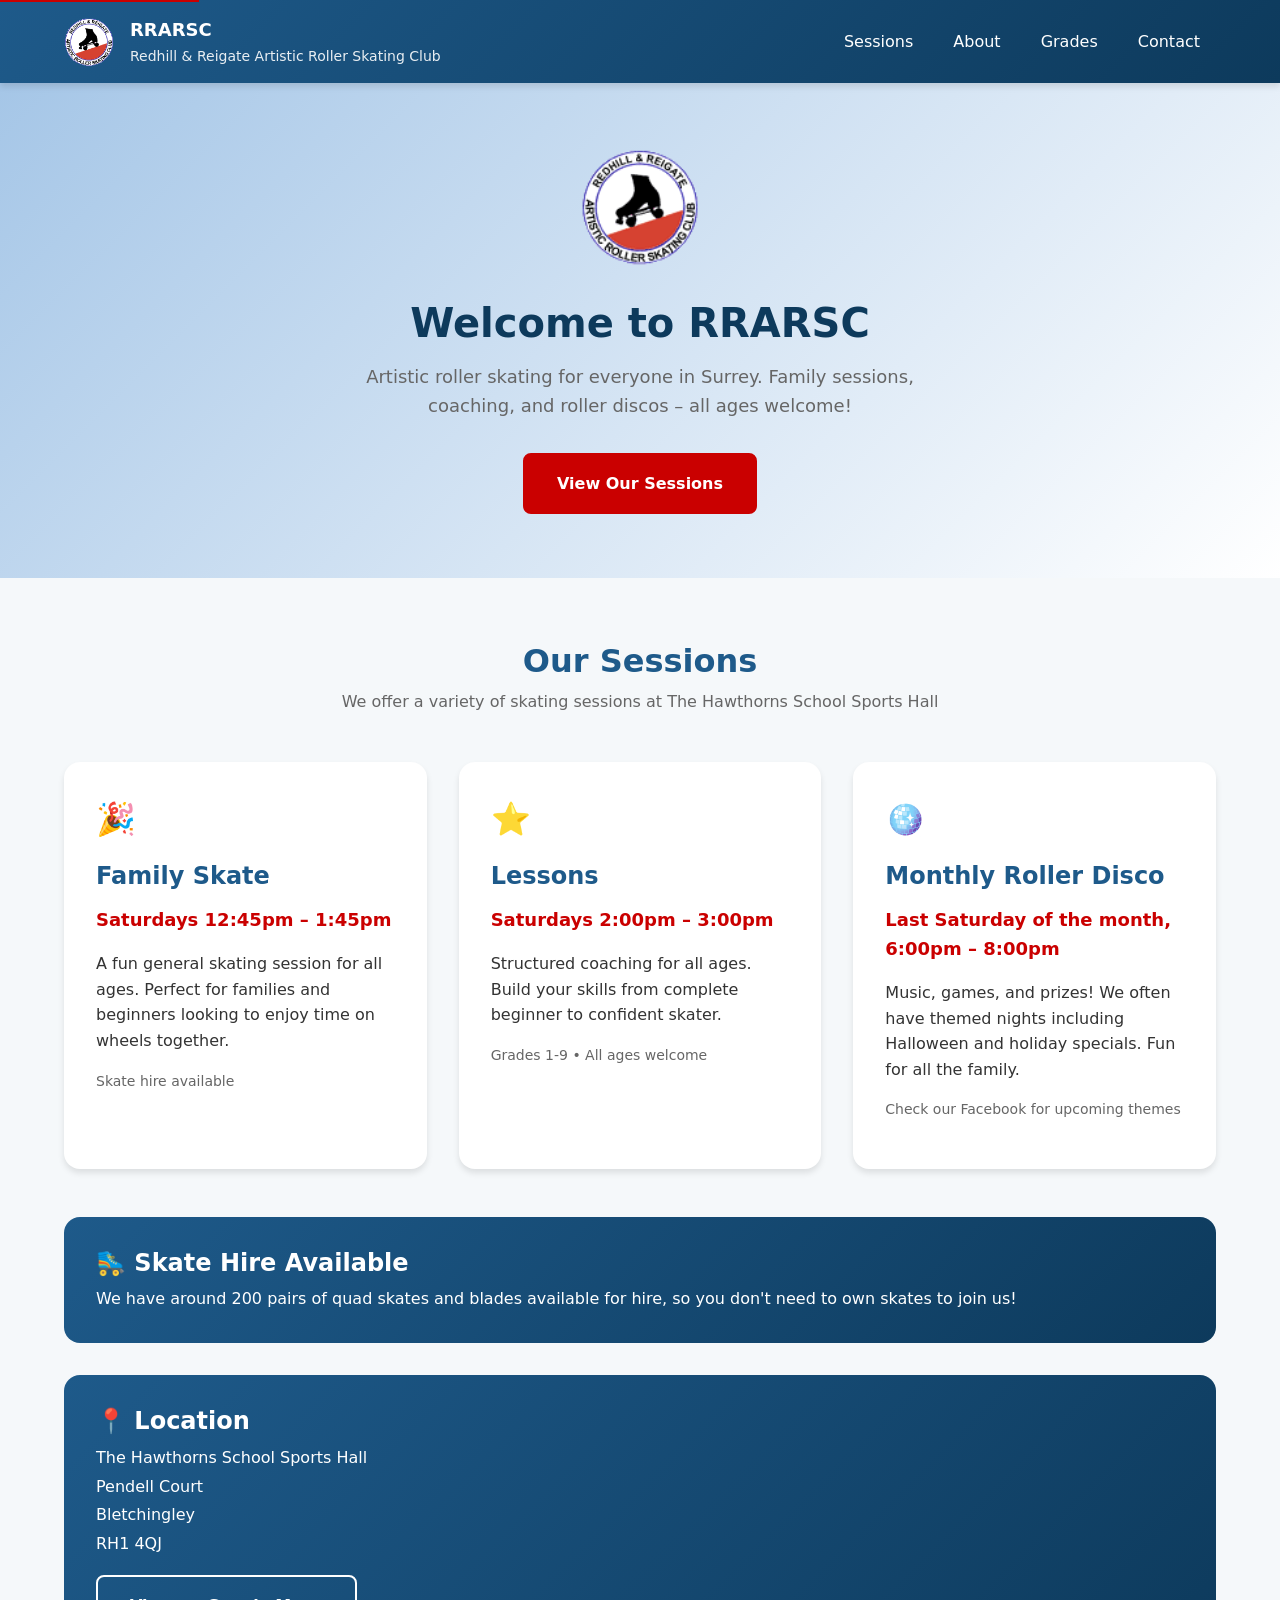
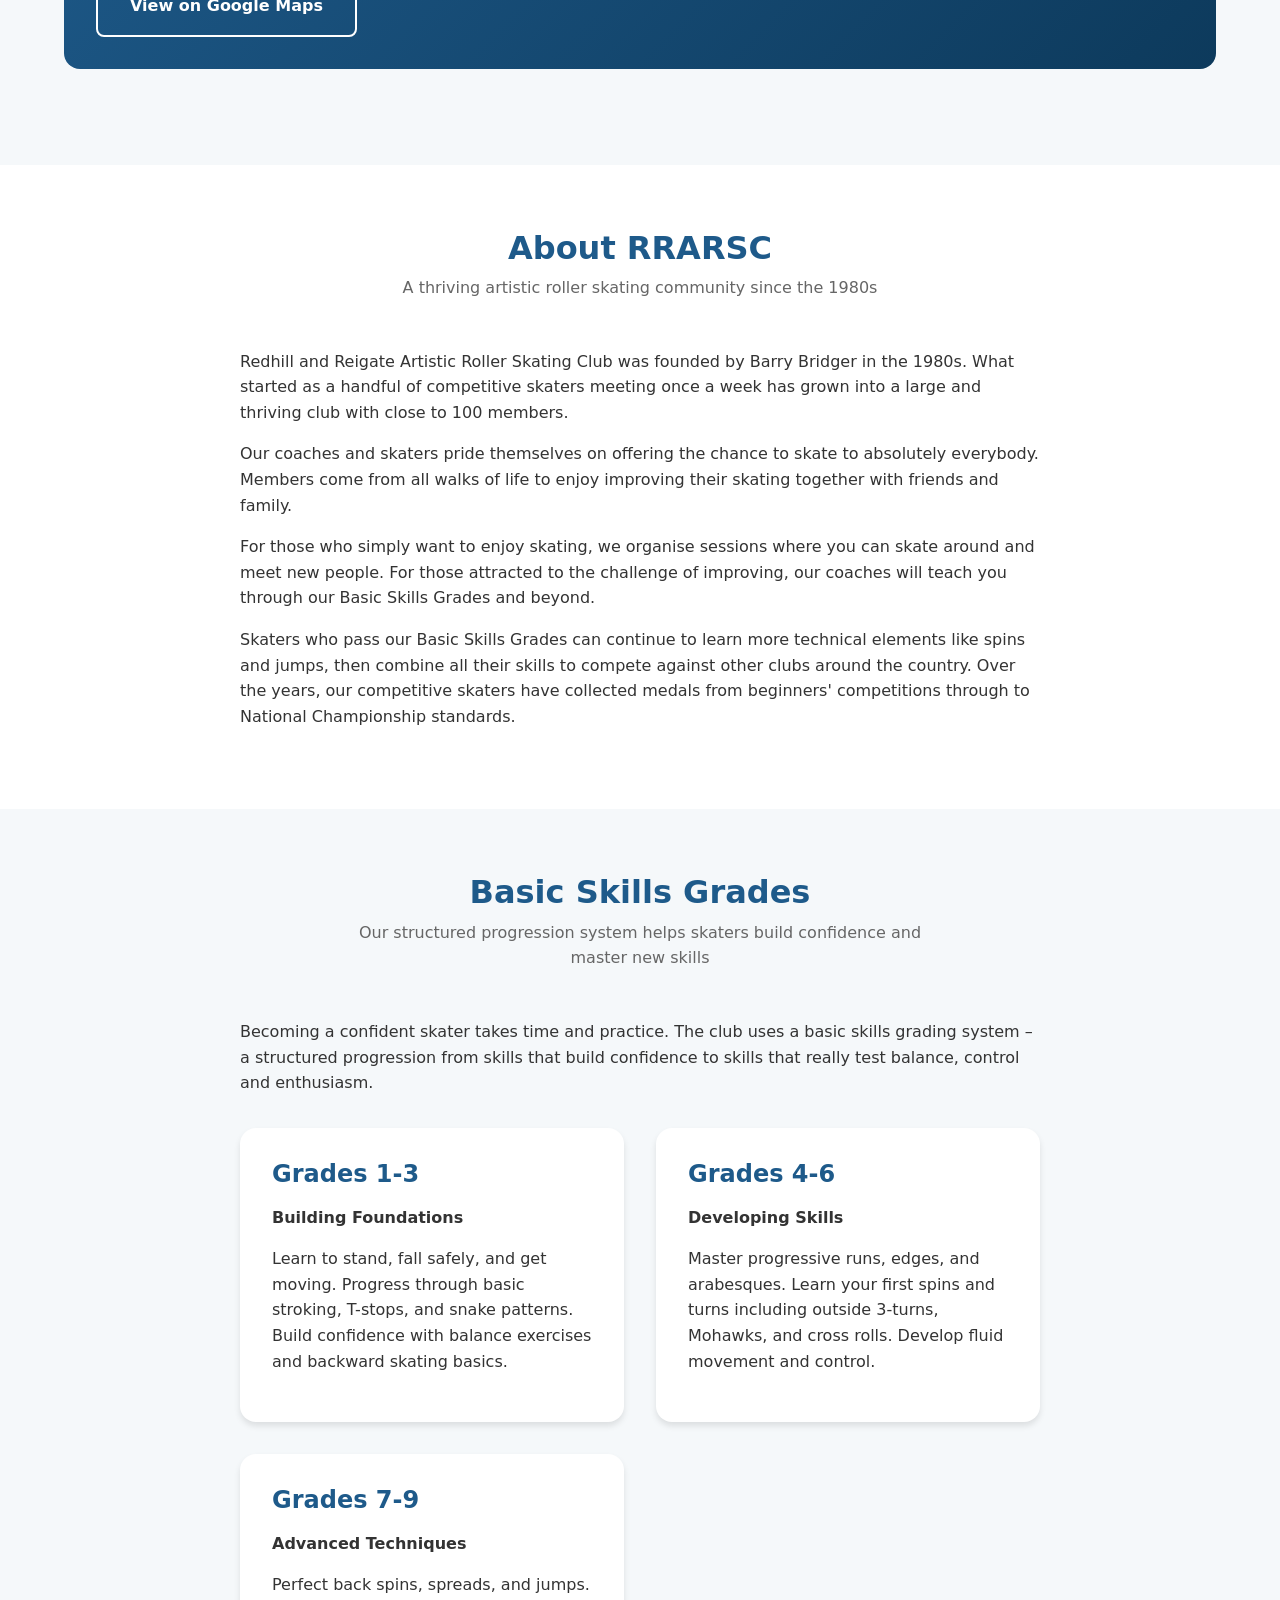
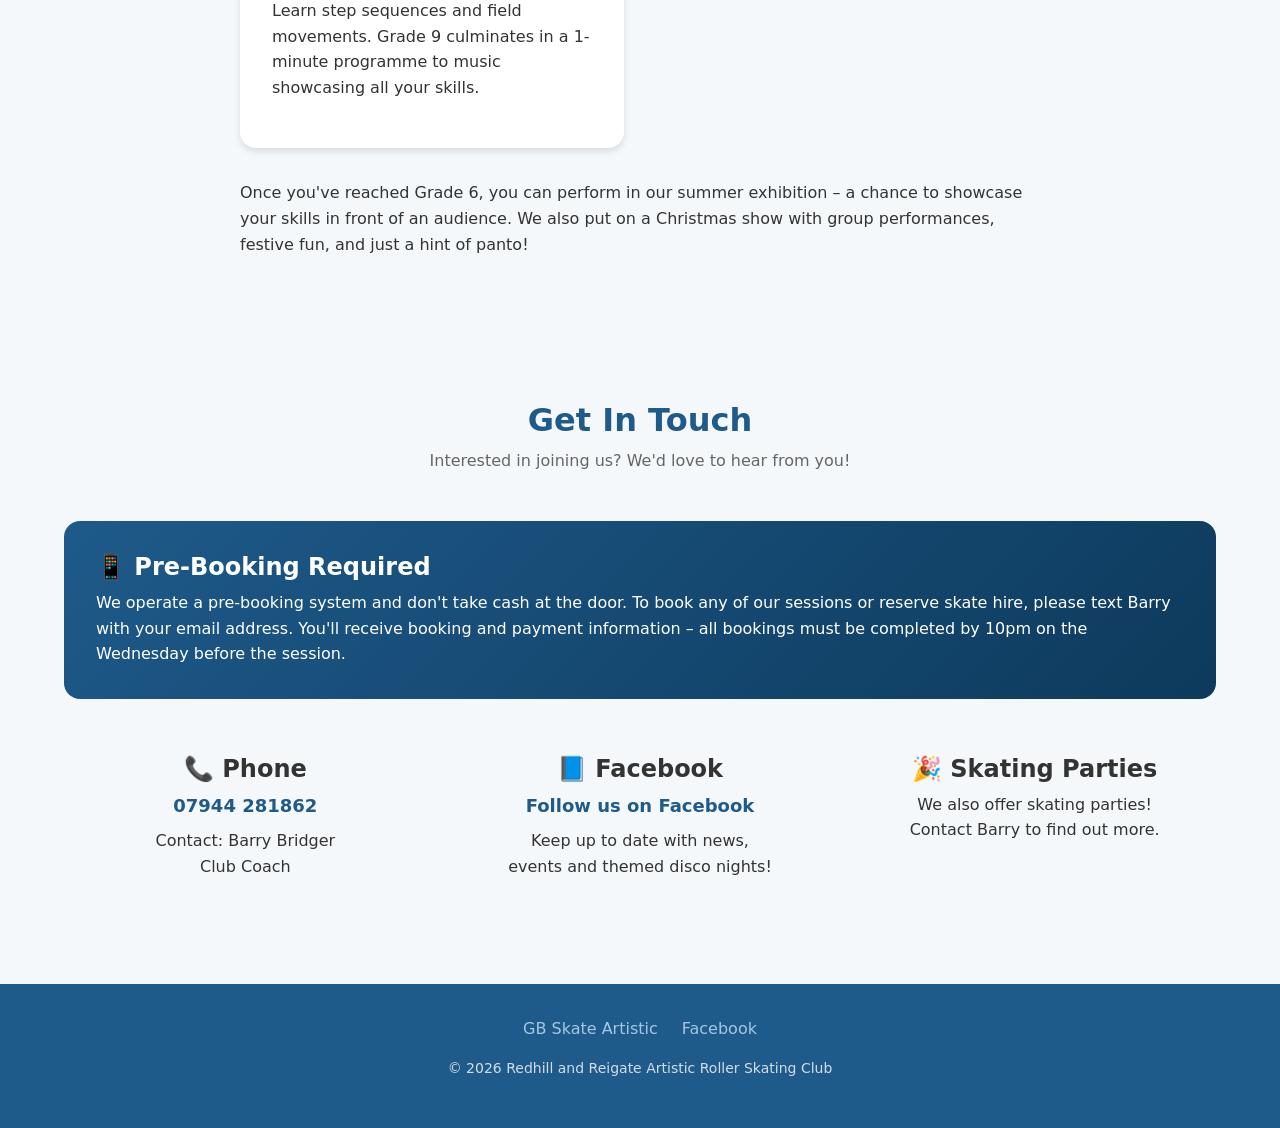
==== index.html @ 220c41cc "initial stab" ====
<!DOCTYPE html>
<html lang="en">
<head>
    <meta charset="UTF-8">
    <meta name="viewport" content="width=device-width, initial-scale=1.0">
    <meta name="description" content="Redhill and Reigate Artistic Roller Skating Club - Family skating sessions, lessons and roller discos in Surrey. All ages welcome, skate hire available.">
    <title>RRARSC - Redhill and Reigate Artistic Roller Skating Club</title>
    <link rel="stylesheet" href="styles.css">
</head>
<body>
    <a href="#main-content" class="skip-link">Skip to main content</a>

    <!-- Header -->
    <header class="site-header">
        <div class="container header-content">
            <div class="logo">
                <img src="assets/logo.png" alt="RRARSC Logo">
                <div class="logo-text">
                    RRARSC
                    <span>Redhill &amp; Reigate Artistic Roller Skating Club</span>
                </div>
            </div>
            <button class="menu-toggle" aria-label="Toggle navigation" aria-expanded="false">
                ☰
            </button>
            <nav>
                <ul class="nav-menu">
                    <li><a href="#sessions">Sessions</a></li>
                    <li><a href="#about">About</a></li>
                    <li><a href="#grades">Grades</a></li>
                    <li><a href="#contact">Contact</a></li>
                </ul>
            </nav>
        </div>
    </header>

    <!-- Main Content -->
    <main id="main-content">
        <!-- Hero Section -->
        <section class="hero">
            <div class="container">
                <img src="assets/logo.png" alt="" class="hero-logo" aria-hidden="true">
                <h1>Welcome to RRARSC</h1>
                <p class="tagline">Artistic roller skating for everyone in Surrey. Family sessions, coaching, and roller discos – all ages welcome!</p>
                <a href="#sessions" class="btn btn-primary">View Our Sessions</a>
            </div>
        </section>

        <!-- Sessions Section -->
        <section id="sessions" class="sessions">
            <div class="container">
                <div class="section-header">
                    <h2>Our Sessions</h2>
                    <p>We offer a variety of skating sessions at The Hawthorns School Sports Hall</p>
                </div>

                <div class="card-grid">
                    <article class="card">
                        <div class="card-icon">🎉</div>
                        <h3>Family Skate</h3>
                        <p class="session-time">Saturdays 12:45pm – 1:45pm</p>
                        <p>A fun general skating session for all ages. Perfect for families and beginners looking to enjoy time on wheels together.</p>
                        <p class="session-details">Skate hire available</p>
                    </article>

                    <article class="card">
                        <div class="card-icon">⭐</div>
                        <h3>Lessons</h3>
                        <p class="session-time">Saturdays 2:00pm – 3:00pm</p>
                        <p>Structured coaching for all ages. Build your skills from complete beginner to confident skater.</p>
                        <p class="session-details">Grades 1-9 • All ages welcome</p>
                    </article>

                    <article class="card">
                        <div class="card-icon">🪩</div>
                        <h3>Monthly Roller Disco</h3>
                        <p class="session-time">Last Saturday of the month, 6:00pm – 8:00pm</p>
                        <p>Music, games, and prizes! We often have themed nights including Halloween and holiday specials. Fun for all the family.</p>
                        <p class="session-details">Check our Facebook for upcoming themes</p>
                    </article>
                </div>

                <div class="highlight-box" style="margin-top: var(--space-2xl);">
                    <h3>🛼 Skate Hire Available</h3>
                    <p style="margin-bottom: 0;">We have around 200 pairs of quad skates and blades available for hire, so you don't need to own skates to join us!</p>
                </div>

                <div class="highlight-box" style="margin-top: var(--space-lg);">
                    <h3>📍 Location</h3>
                    <address class="location-address">
                        The Hawthorns School Sports Hall<br>
                        Pendell Court<br>
                        Bletchingley<br>
                        RH1 4QJ
                    </address>
                    <a href="https://maps.google.com/?q=The+Hawthorns+School,+Bletchingley,+RH1+4QJ" target="_blank" rel="noopener" class="map-link btn btn-secondary" style="margin-top: var(--space-md); border-color: white; color: white;">View on Google Maps</a>
                </div>
            </div>
        </section>

        <!-- About Section -->
        <section id="about">
            <div class="container">
                <div class="section-header">
                    <h2>About RRARSC</h2>
                    <p>A thriving artistic roller skating community since the 1980s</p>
                </div>

                <div class="about-content">
                    <p>Redhill and Reigate Artistic Roller Skating Club was founded by Barry Bridger in the 1980s. What started as a handful of competitive skaters meeting once a week has grown into a large and thriving club with close to 100 members.</p>
                    
                    <p>Our coaches and skaters pride themselves on offering the chance to skate to absolutely everybody. Members come from all walks of life to enjoy improving their skating together with friends and family.</p>
                    
                    <p>For those who simply want to enjoy skating, we organise sessions where you can skate around and meet new people. For those attracted to the challenge of improving, our coaches will teach you through our Basic Skills Grades and beyond.</p>

                    <p>Skaters who pass our Basic Skills Grades can continue to learn more technical elements like spins and jumps, then combine all their skills to compete against other clubs around the country. Over the years, our competitive skaters have collected medals from beginners' competitions through to National Championship standards.</p>
                </div>
            </div>
        </section>

        <!-- Grades Section -->
        <section id="grades" class="sessions">
            <div class="container">
                <div class="section-header">
                    <h2>Basic Skills Grades</h2>
                    <p>Our structured progression system helps skaters build confidence and master new skills</p>
                </div>

                <div class="about-content">
                    <p>Becoming a confident skater takes time and practice. The club uses a basic skills grading system – a structured progression from skills that build confidence to skills that really test balance, control and enthusiasm.</p>

                    <div class="card-grid" style="margin-top: var(--space-xl);">
                        <article class="card">
                            <h3>Grades 1-3</h3>
                            <p><strong>Building Foundations</strong></p>
                            <p>Learn to stand, fall safely, and get moving. Progress through basic stroking, T-stops, and snake patterns. Build confidence with balance exercises and backward skating basics.</p>
                        </article>

                        <article class="card">
                            <h3>Grades 4-6</h3>
                            <p><strong>Developing Skills</strong></p>
                            <p>Master progressive runs, edges, and arabesques. Learn your first spins and turns including outside 3-turns, Mohawks, and cross rolls. Develop fluid movement and control.</p>
                        </article>

                        <article class="card">
                            <h3>Grades 7-9</h3>
                            <p><strong>Advanced Techniques</strong></p>
                            <p>Perfect back spins, spreads, and jumps. Learn step sequences and field movements. Grade 9 culminates in a 1-minute programme to music showcasing all your skills.</p>
                        </article>
                    </div>

                    <p style="margin-top: var(--space-xl);">Once you've reached Grade 6, you can perform in our summer exhibition – a chance to showcase your skills in front of an audience. We also put on a Christmas show with group performances, festive fun, and just a hint of panto!</p>
                </div>
            </div>
        </section>

        <!-- Contact Section -->
        <section id="contact" class="contact">
            <div class="container">
                <div class="section-header">
                    <h2>Get In Touch</h2>
                    <p>Interested in joining us? We'd love to hear from you!</p>
                </div>

                <div class="highlight-box">
                    <h3>📱 Pre-Booking Required</h3>
                    <p style="margin-bottom: 0;">We operate a pre-booking system and don't take cash at the door. To book any of our sessions or reserve skate hire, please text Barry with your email address. You'll receive booking and payment information – all bookings must be completed by 10pm on the Wednesday before the session.</p>
                </div>

                <div class="contact-info">
                    <div class="contact-item">
                        <h3>📞 Phone</h3>
                        <a href="tel:07944281862">07944 281862</a>
                        <p style="margin-top: var(--space-sm);">Contact: Barry Bridger<br>Club Coach</p>
                    </div>

                    <div class="contact-item">
                        <h3>📘 Facebook</h3>
                        <a href="https://www.facebook.com/Reigate-and-Redhill-Roller-Skating-Club-135214560148057" target="_blank" rel="noopener">Follow us on Facebook</a>
                        <p style="margin-top: var(--space-sm);">Keep up to date with news,<br>events and themed disco nights!</p>
                    </div>

                    <div class="contact-item">
                        <h3>🎉 Skating Parties</h3>
                        <p>We also offer skating parties!<br>Contact Barry to find out more.</p>
                    </div>
                </div>
            </div>
        </section>
    </main>

    <!-- Footer -->
    <footer class="site-footer">
        <div class="container">
            <nav class="footer-links">
                <a href="https://gbskateartistic.co.uk" target="_blank" rel="noopener">GB Skate Artistic</a>
                <a href="https://www.facebook.com/Reigate-and-Redhill-Roller-Skating-Club-135214560148057" target="_blank" rel="noopener">Facebook</a>
            </nav>
            <p class="footer-copyright">
                © 2026 Redhill and Reigate Artistic Roller Skating Club
            </p>
        </div>
    </footer>

    <!-- Simple mobile menu toggle script -->
    <script>
        document.querySelector('.menu-toggle').addEventListener('click', function() {
            const menu = document.querySelector('.nav-menu');
            const expanded = this.getAttribute('aria-expanded') === 'true';
            this.setAttribute('aria-expanded', !expanded);
            menu.classList.toggle('active');
        });
    </script>
</body>
</html>
---- styles.css ----
/* RRARSC - Redhill and Reigate Artistic Roller Skating Club
   Modern responsive stylesheet */

/* ============================================
   CSS Custom Properties (Design Tokens)
   ============================================ */
:root {
    /* Colours - based on legacy blue/red scheme, modernised */
    --color-primary: #1e5a8a;       /* Deep blue */
    --color-primary-light: #a5c6e7; /* Light blue (from legacy) */
    --color-primary-dark: #0d3a5c;  /* Darker blue for hover states */
    
    --color-accent: #ca0000;        /* Red (from legacy) */
    --color-accent-dark: #a00000;   /* Darker red for hover */
    
    --color-text: #333333;
    --color-text-light: #666666;
    --color-text-inverse: #ffffff;
    
    --color-background: #ffffff;
    --color-background-alt: #f5f8fa;
    --color-background-dark: #1e5a8a;
    
    /* Typography */
    --font-family: 'Segoe UI', system-ui, -apple-system, sans-serif;
    --font-size-base: 1rem;
    --font-size-sm: 0.875rem;
    --font-size-lg: 1.125rem;
    --font-size-xl: 1.5rem;
    --font-size-2xl: 2rem;
    --font-size-3xl: 2.5rem;
    --line-height: 1.6;
    
    /* Spacing */
    --space-xs: 0.25rem;
    --space-sm: 0.5rem;
    --space-md: 1rem;
    --space-lg: 1.5rem;
    --space-xl: 2rem;
    --space-2xl: 3rem;
    --space-3xl: 4rem;
    
    /* Layout */
    --max-width: 1200px;
    --border-radius: 8px;
    --border-radius-lg: 16px;
    
    /* Shadows */
    --shadow-sm: 0 1px 3px rgba(0, 0, 0, 0.1);
    --shadow-md: 0 4px 6px rgba(0, 0, 0, 0.1);
    --shadow-lg: 0 10px 25px rgba(0, 0, 0, 0.15);
    
    /* Transitions */
    --transition-fast: 150ms ease;
    --transition-normal: 300ms ease;
}

/* ============================================
   Reset & Base Styles
   ============================================ */
*,
*::before,
*::after {
    box-sizing: border-box;
    margin: 0;
    padding: 0;
}

html {
    scroll-behavior: smooth;
}

body {
    font-family: var(--font-family);
    font-size: var(--font-size-base);
    line-height: var(--line-height);
    color: var(--color-text);
    background-color: var(--color-background);
}

img {
    max-width: 100%;
    height: auto;
    display: block;
}

a {
    color: var(--color-primary);
    text-decoration: none;
    transition: color var(--transition-fast);
}

a:hover {
    color: var(--color-primary-dark);
}

/* ============================================
   Typography
   ============================================ */
h1, h2, h3, h4 {
    line-height: 1.2;
    font-weight: 700;
}

h1 {
    font-size: var(--font-size-3xl);
}

h2 {
    font-size: var(--font-size-2xl);
    color: var(--color-primary);
}

h3 {
    font-size: var(--font-size-xl);
}

p {
    margin-bottom: var(--space-md);
}

/* ============================================
   Layout Components
   ============================================ */
.container {
    width: 100%;
    max-width: var(--max-width);
    margin: 0 auto;
    padding: 0 var(--space-lg);
}

section {
    padding: var(--space-3xl) 0;
}

/* ============================================
   Header & Navigation
   ============================================ */
.site-header {
    background: linear-gradient(135deg, var(--color-primary) 0%, var(--color-primary-dark) 100%);
    color: var(--color-text-inverse);
    padding: var(--space-md) 0;
    position: sticky;
    top: 0;
    z-index: 100;
    box-shadow: var(--shadow-md);
}

.header-content {
    display: flex;
    justify-content: space-between;
    align-items: center;
    flex-wrap: wrap;
    gap: var(--space-md);
}

.logo {
    display: flex;
    align-items: center;
    gap: var(--space-md);
}

.logo img {
    width: 50px;
    height: 50px;
}

.logo-text {
    font-size: var(--font-size-lg);
    font-weight: 700;
    color: var(--color-text-inverse);
}

.logo-text span {
    display: block;
    font-size: var(--font-size-sm);
    font-weight: 400;
    opacity: 0.9;
}

/* Mobile menu toggle */
.menu-toggle {
    display: none;
    background: none;
    border: none;
    color: var(--color-text-inverse);
    font-size: var(--font-size-xl);
    cursor: pointer;
    padding: var(--space-sm);
}

.nav-menu {
    display: flex;
    list-style: none;
    gap: var(--space-sm);
}

.nav-menu a {
    display: block;
    padding: var(--space-sm) var(--space-md);
    color: var(--color-text-inverse);
    border-radius: var(--border-radius);
    transition: background-color var(--transition-fast);
}

.nav-menu a:hover,
.nav-menu a:focus {
    background-color: rgba(255, 255, 255, 0.15);
    color: var(--color-text-inverse);
}

/* ============================================
   Hero Section
   ============================================ */
.hero {
    background: linear-gradient(135deg, var(--color-primary-light) 0%, var(--color-background) 100%);
    padding: var(--space-3xl) 0;
    text-align: center;
}

.hero h1 {
    color: var(--color-primary-dark);
    margin-bottom: var(--space-md);
}

.hero .tagline {
    font-size: var(--font-size-lg);
    color: var(--color-text-light);
    margin-bottom: var(--space-xl);
    max-width: 600px;
    margin-left: auto;
    margin-right: auto;
}

.hero-logo {
    width: 120px;
    height: 120px;
    margin: 0 auto var(--space-xl);
}

/* ============================================
   Buttons
   ============================================ */
.btn {
    display: inline-block;
    padding: var(--space-md) var(--space-xl);
    font-size: var(--font-size-base);
    font-weight: 600;
    text-align: center;
    border-radius: var(--border-radius);
    cursor: pointer;
    transition: all var(--transition-fast);
    border: 2px solid transparent;
}

.btn-primary {
    background-color: var(--color-accent);
    color: var(--color-text-inverse);
    border-color: var(--color-accent);
}

.btn-primary:hover {
    background-color: var(--color-accent-dark);
    border-color: var(--color-accent-dark);
    color: var(--color-text-inverse);
}

.btn-secondary {
    background-color: transparent;
    color: var(--color-primary);
    border-color: var(--color-primary);
}

.btn-secondary:hover {
    background-color: var(--color-primary);
    color: var(--color-text-inverse);
}

/* ============================================
   Cards
   ============================================ */
.card-grid {
    display: grid;
    grid-template-columns: repeat(auto-fit, minmax(280px, 1fr));
    gap: var(--space-xl);
}

.card {
    background: var(--color-background);
    border-radius: var(--border-radius-lg);
    padding: var(--space-xl);
    box-shadow: var(--shadow-md);
    transition: transform var(--transition-normal), box-shadow var(--transition-normal);
}

.card:hover {
    transform: translateY(-4px);
    box-shadow: var(--shadow-lg);
}

.card h3 {
    color: var(--color-primary);
    margin-bottom: var(--space-md);
}

.card-icon {
    font-size: var(--font-size-2xl);
    margin-bottom: var(--space-md);
}

/* ============================================
   Sessions Section
   ============================================ */
.sessions {
    background-color: var(--color-background-alt);
}

.session-time {
    font-size: var(--font-size-lg);
    font-weight: 600;
    color: var(--color-accent);
}

.session-details {
    color: var(--color-text-light);
    font-size: var(--font-size-sm);
}

/* ============================================
   About Section
   ============================================ */
.about-content {
    max-width: 800px;
    margin: 0 auto;
}

.highlight-box {
    background: linear-gradient(135deg, var(--color-primary) 0%, var(--color-primary-dark) 100%);
    color: var(--color-text-inverse);
    padding: var(--space-xl);
    border-radius: var(--border-radius-lg);
    margin: var(--space-xl) 0;
}

.highlight-box h3 {
    color: var(--color-text-inverse);
    margin-bottom: var(--space-sm);
}

/* ============================================
   Contact Section
   ============================================ */
.contact {
    background-color: var(--color-background-alt);
}

.contact-info {
    display: grid;
    grid-template-columns: repeat(auto-fit, minmax(250px, 1fr));
    gap: var(--space-xl);
    margin-top: var(--space-xl);
}

.contact-item {
    text-align: center;
    padding: var(--space-lg);
}

.contact-item h3 {
    margin-bottom: var(--space-sm);
}

.contact-item a {
    font-size: var(--font-size-lg);
    font-weight: 600;
}

/* ============================================
   Footer
   ============================================ */
.site-footer {
    background: var(--color-background-dark);
    color: var(--color-text-inverse);
    padding: var(--space-xl) 0;
    text-align: center;
}

.footer-links {
    display: flex;
    justify-content: center;
    gap: var(--space-lg);
    margin-bottom: var(--space-md);
    flex-wrap: wrap;
}

.footer-links a {
    color: var(--color-primary-light);
}

.footer-links a:hover {
    color: var(--color-text-inverse);
}

.footer-copyright {
    font-size: var(--font-size-sm);
    opacity: 0.8;
}

/* ============================================
   Section Headers
   ============================================ */
.section-header {
    text-align: center;
    margin-bottom: var(--space-2xl);
}

.section-header h2 {
    margin-bottom: var(--space-sm);
}

.section-header p {
    color: var(--color-text-light);
    max-width: 600px;
    margin: 0 auto;
}

/* ============================================
   Location/Map
   ============================================ */
.location-address {
    font-style: normal;
    line-height: 1.8;
}

.map-link {
    display: inline-block;
    margin-top: var(--space-md);
}

/* ============================================
   Responsive Design
   ============================================ */
@media (max-width: 768px) {
    :root {
        --font-size-3xl: 2rem;
        --font-size-2xl: 1.5rem;
        --font-size-xl: 1.25rem;
    }
    
    section {
        padding: var(--space-2xl) 0;
    }
    
    /* Mobile navigation */
    .menu-toggle {
        display: block;
    }
    
    .nav-menu {
        display: none;
        position: absolute;
        top: 100%;
        left: 0;
        right: 0;
        background: var(--color-primary-dark);
        flex-direction: column;
        padding: var(--space-md);
        gap: 0;
    }
    
    .nav-menu.active {
        display: flex;
    }
    
    .nav-menu a {
        padding: var(--space-md);
        border-bottom: 1px solid rgba(255, 255, 255, 0.1);
    }
    
    .hero-logo {
        width: 80px;
        height: 80px;
    }
    
    .card-grid {
        grid-template-columns: 1fr;
    }
    
    .contact-info {
        grid-template-columns: 1fr;
    }
    
    .footer-links {
        flex-direction: column;
        gap: var(--space-md);
    }
}

@media (max-width: 480px) {
    .container {
        padding: 0 var(--space-md);
    }
    
    .logo-text {
        font-size: var(--font-size-base);
    }
    
    .logo-text span {
        display: none;
    }
    
    .btn {
        width: 100%;
        display: block;
    }
}

/* ============================================
   Accessibility
   ============================================ */
@media (prefers-reduced-motion: reduce) {
    *,
    *::before,
    *::after {
        animation-duration: 0.01ms !important;
        animation-iteration-count: 1 !important;
        transition-duration: 0.01ms !important;
    }
    
    html {
        scroll-behavior: auto;
    }
}

/* Focus styles for keyboard navigation */
a:focus,
button:focus {
    outline: 3px solid var(--color-accent);
    outline-offset: 2px;
}

/* Skip link for accessibility */
.skip-link {
    position: absolute;
    top: -40px;
    left: 0;
    background: var(--color-accent);
    color: var(--color-text-inverse);
    padding: var(--space-sm) var(--space-md);
    z-index: 1000;
    transition: top var(--transition-fast);
}

.skip-link:focus {
    top: 0;
}
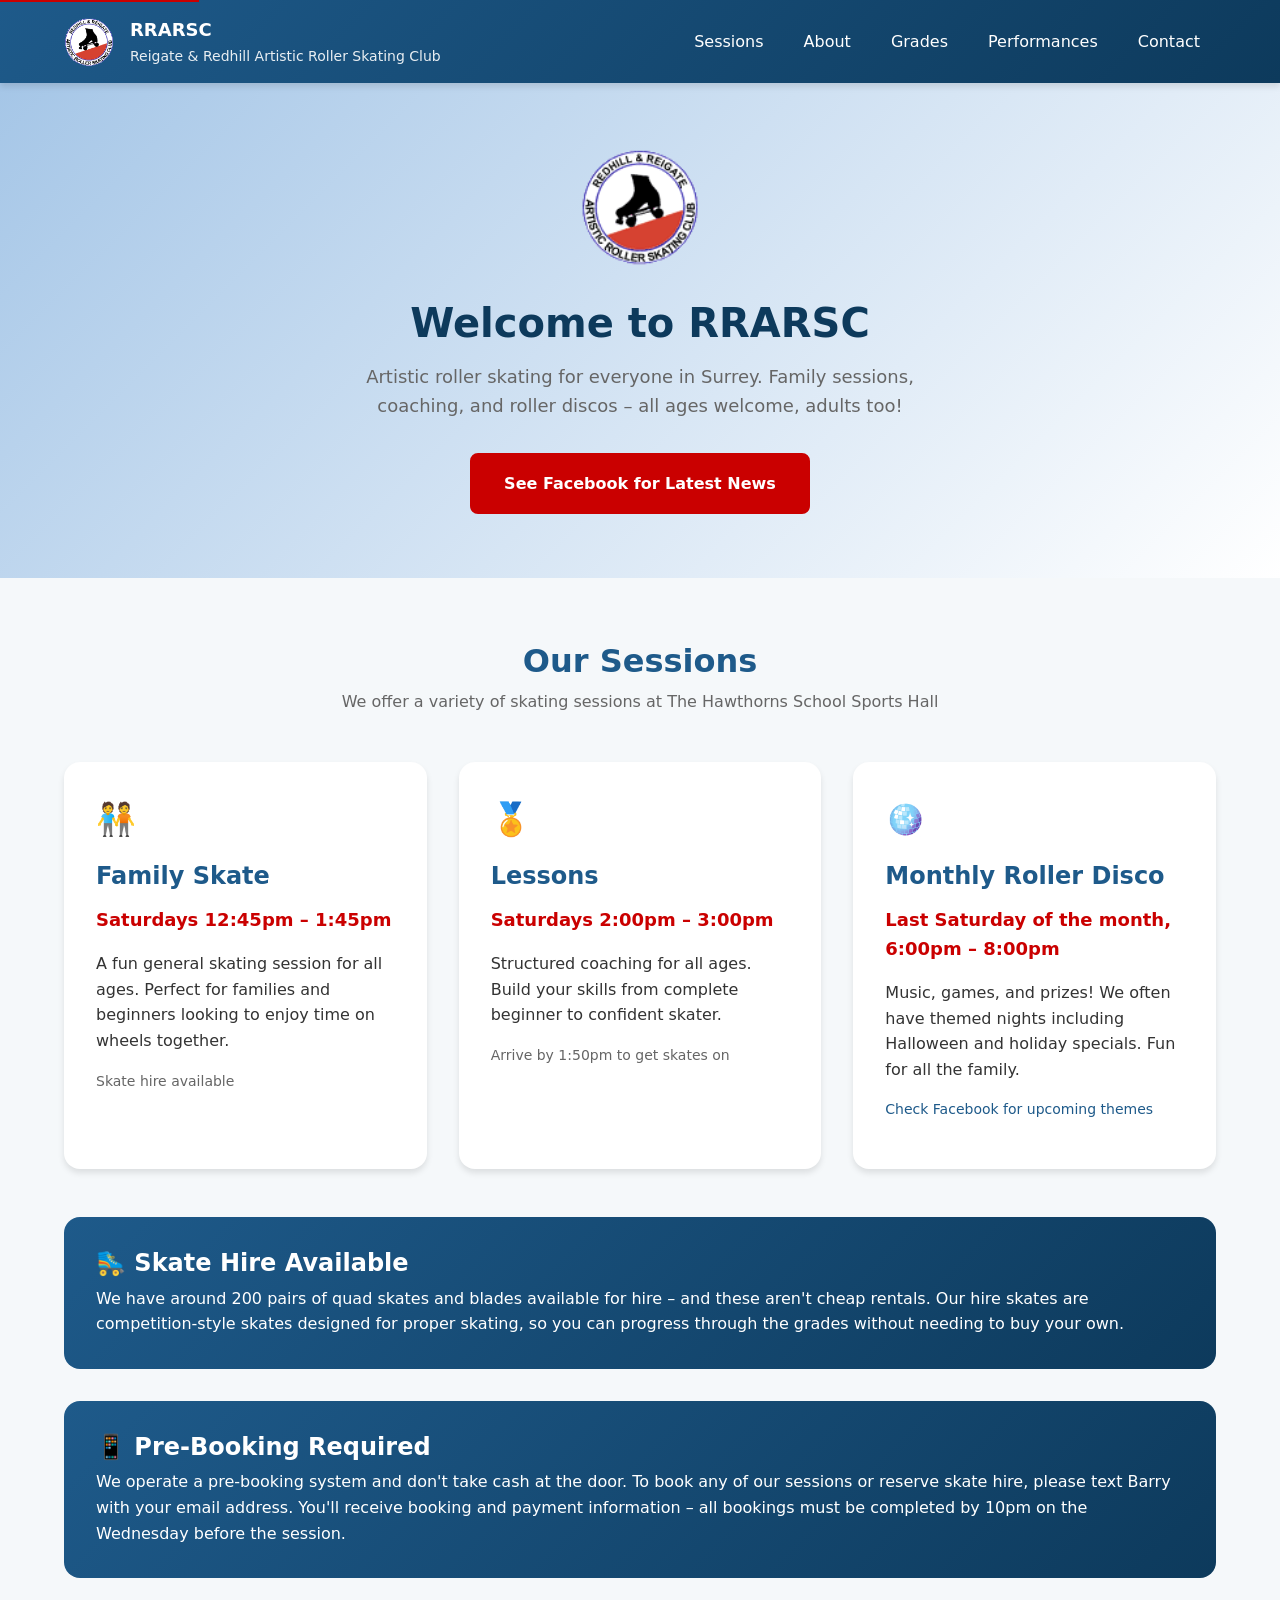
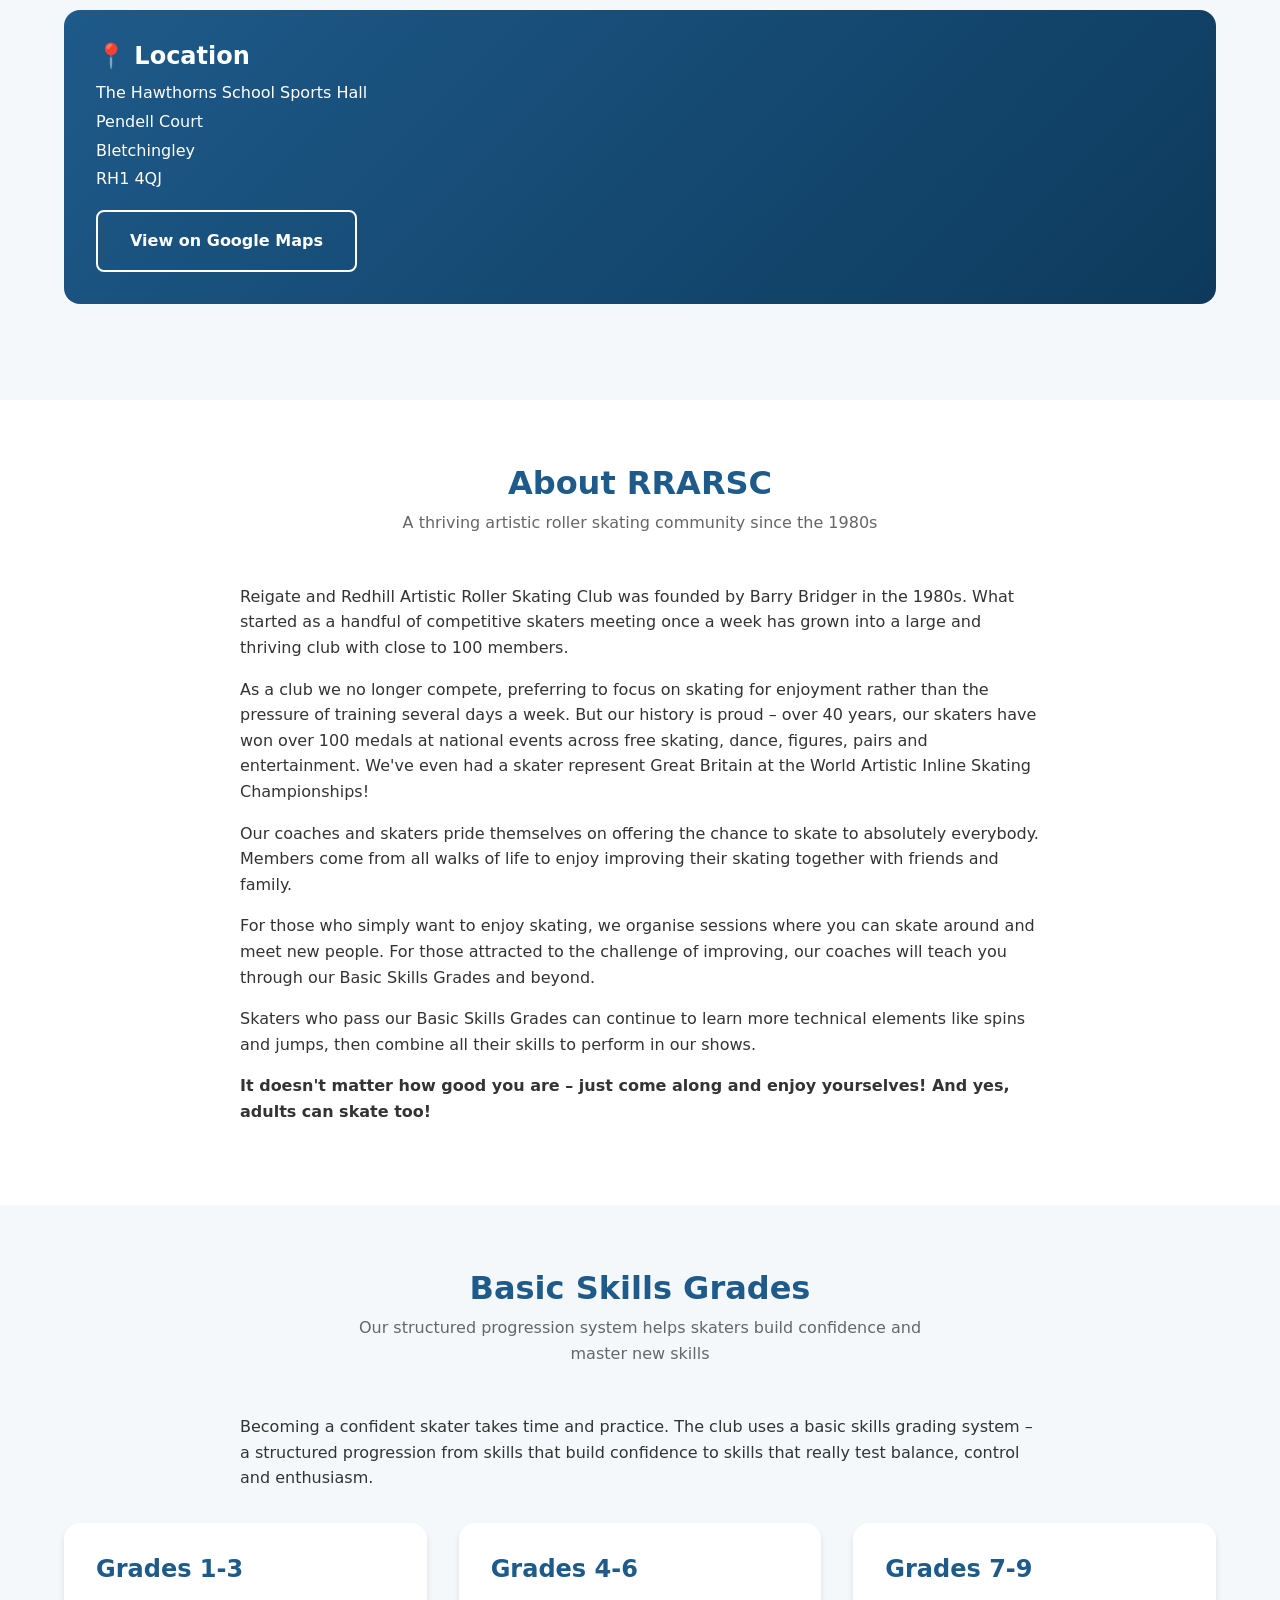
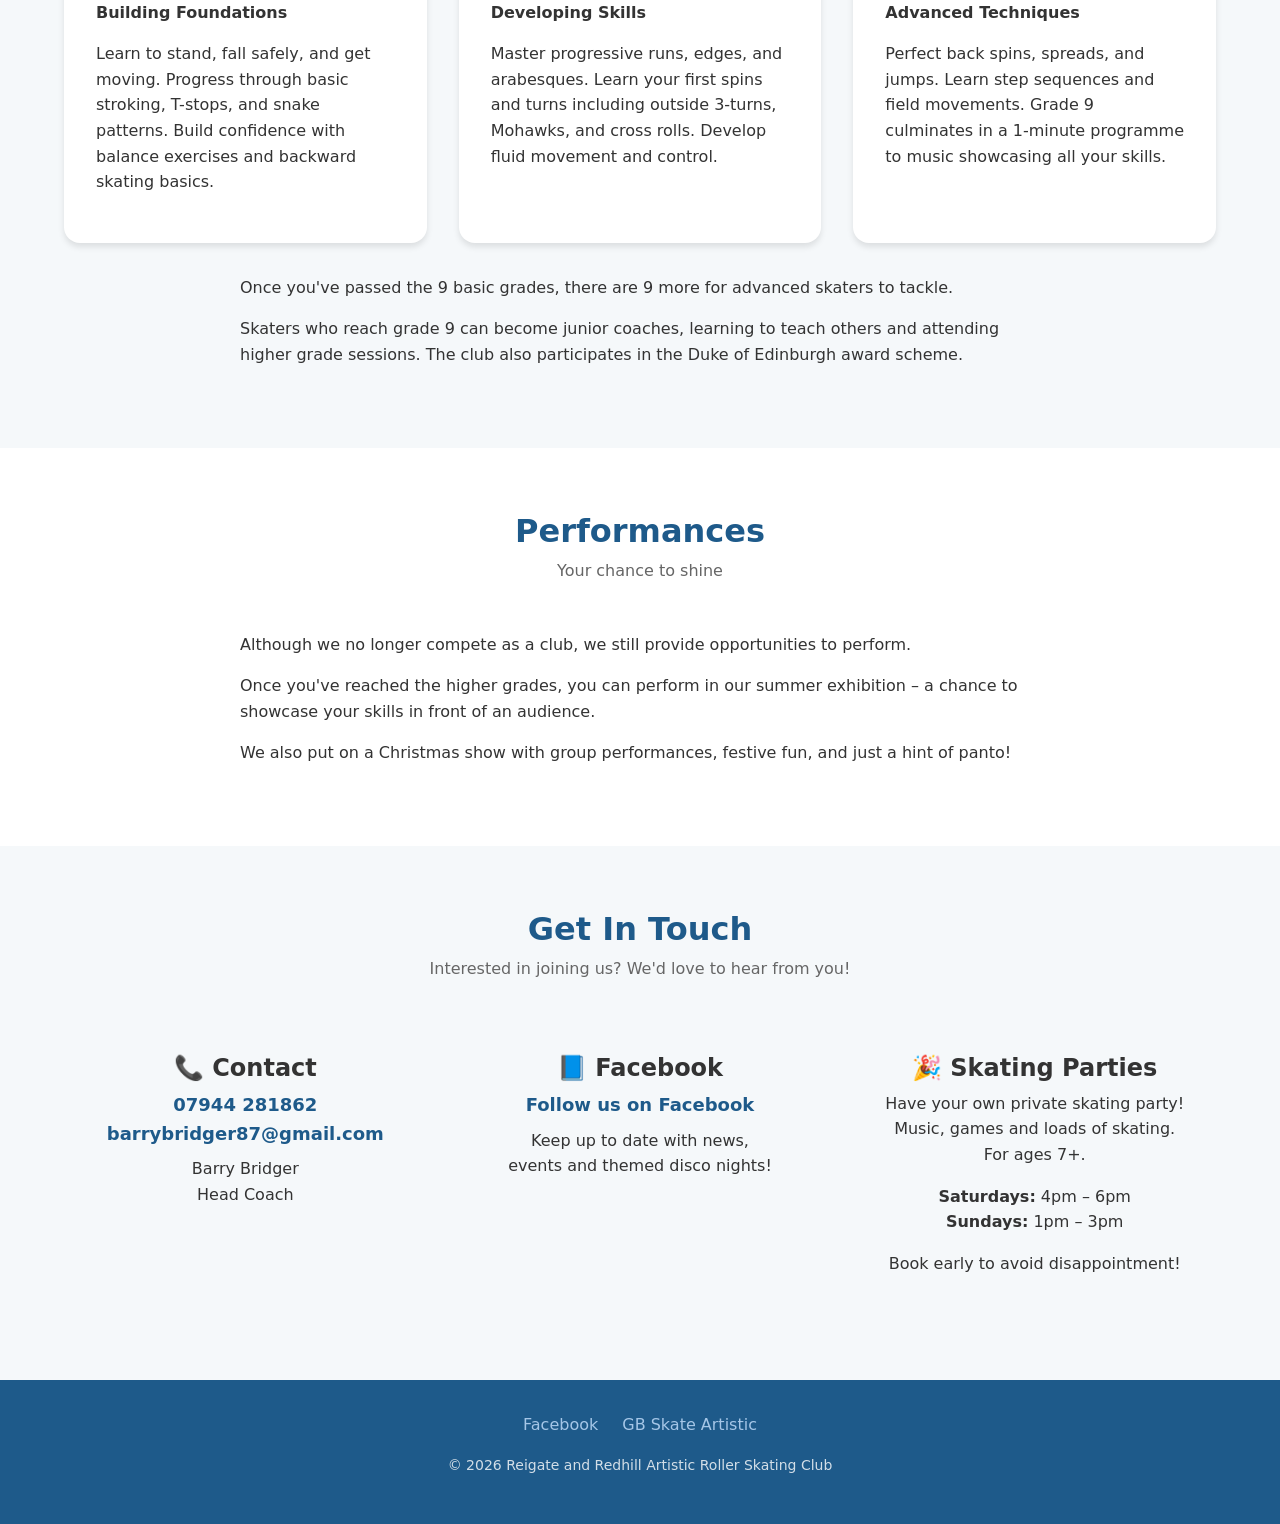
==== commit c07b8c06: "tweaks" ====
--- a/index.html
+++ b/index.html
@@ -3,8 +3,8 @@
 <head>
     <meta charset="UTF-8">
     <meta name="viewport" content="width=device-width, initial-scale=1.0">
-    <meta name="description" content="Redhill and Reigate Artistic Roller Skating Club - Family skating sessions, lessons and roller discos in Surrey. All ages welcome, skate hire available.">
-    <title>RRARSC - Redhill and Reigate Artistic Roller Skating Club</title>
+    <meta name="description" content="Reigate and Redhill Artistic Roller Skating Club - Family skating sessions, lessons and roller discos in Surrey. All ages welcome, skate hire available.">
+    <title>RRARSC - Reigate and Redhill Artistic Roller Skating Club</title>
     <link rel="stylesheet" href="styles.css">
 </head>
 <body>
@@ -17,7 +17,7 @@
                 <img src="assets/logo.png" alt="RRARSC Logo">
                 <div class="logo-text">
                     RRARSC
-                    <span>Redhill &amp; Reigate Artistic Roller Skating Club</span>
+                    <span>Reigate &amp; Redhill Artistic Roller Skating Club</span>
                 </div>
             </div>
             <button class="menu-toggle" aria-label="Toggle navigation" aria-expanded="false">
@@ -28,6 +28,7 @@
                     <li><a href="#sessions">Sessions</a></li>
                     <li><a href="#about">About</a></li>
                     <li><a href="#grades">Grades</a></li>
+                    <li><a href="#performances">Performances</a></li>
                     <li><a href="#contact">Contact</a></li>
                 </ul>
             </nav>
@@ -41,8 +42,8 @@
             <div class="container">
                 <img src="assets/logo.png" alt="" class="hero-logo" aria-hidden="true">
                 <h1>Welcome to RRARSC</h1>
-                <p class="tagline">Artistic roller skating for everyone in Surrey. Family sessions, coaching, and roller discos – all ages welcome!</p>
-                <a href="#sessions" class="btn btn-primary">View Our Sessions</a>
+                <p class="tagline">Artistic roller skating for everyone in Surrey. Family sessions, coaching, and roller discos – all ages welcome, adults too!</p>
+                <a href="https://www.facebook.com/Reigate-and-Redhill-Roller-Skating-Club-135214560148057" target="_blank" rel="noopener" class="btn btn-primary">See Facebook for Latest News</a>
             </div>
         </section>
 
@@ -56,7 +57,7 @@
 
                 <div class="card-grid">
                     <article class="card">
-                        <div class="card-icon">🎉</div>
+                        <div class="card-icon">🧑‍🤝‍🧑</div>
                         <h3>Family Skate</h3>
                         <p class="session-time">Saturdays 12:45pm – 1:45pm</p>
                         <p>A fun general skating session for all ages. Perfect for families and beginners looking to enjoy time on wheels together.</p>
@@ -64,11 +65,11 @@
                     </article>
 
                     <article class="card">
-                        <div class="card-icon">⭐</div>
+                        <div class="card-icon">🏅</div>
                         <h3>Lessons</h3>
                         <p class="session-time">Saturdays 2:00pm – 3:00pm</p>
                         <p>Structured coaching for all ages. Build your skills from complete beginner to confident skater.</p>
-                        <p class="session-details">Grades 1-9 • All ages welcome</p>
+                        <p class="session-details">Arrive by 1:50pm to get skates on</p>
                     </article>
 
                     <article class="card">
@@ -76,13 +77,18 @@
                         <h3>Monthly Roller Disco</h3>
                         <p class="session-time">Last Saturday of the month, 6:00pm – 8:00pm</p>
                         <p>Music, games, and prizes! We often have themed nights including Halloween and holiday specials. Fun for all the family.</p>
-                        <p class="session-details">Check our Facebook for upcoming themes</p>
+                        <p class="session-details"><a href="https://www.facebook.com/Reigate-and-Redhill-Roller-Skating-Club-135214560148057" target="_blank" rel="noopener">Check Facebook for upcoming themes</a></p>
                     </article>
                 </div>
 
                 <div class="highlight-box" style="margin-top: var(--space-2xl);">
                     <h3>🛼 Skate Hire Available</h3>
-                    <p style="margin-bottom: 0;">We have around 200 pairs of quad skates and blades available for hire, so you don't need to own skates to join us!</p>
+                    <p style="margin-bottom: 0;">We have around 200 pairs of quad skates and blades available for hire – and these aren't cheap rentals. Our hire skates are competition-style skates designed for proper skating, so you can progress through the grades without needing to buy your own.</p>
+                </div>
+
+                <div class="highlight-box" style="margin-top: var(--space-lg);">
+                    <h3>📱 Pre-Booking Required</h3>
+                    <p style="margin-bottom: 0;">We operate a pre-booking system and don't take cash at the door. To book any of our sessions or reserve skate hire, please text Barry with your email address. You'll receive booking and payment information – all bookings must be completed by 10pm on the Wednesday before the session.</p>
                 </div>
 
                 <div class="highlight-box" style="margin-top: var(--space-lg);">
@@ -107,13 +113,17 @@
                 </div>
 
                 <div class="about-content">
-                    <p>Redhill and Reigate Artistic Roller Skating Club was founded by Barry Bridger in the 1980s. What started as a handful of competitive skaters meeting once a week has grown into a large and thriving club with close to 100 members.</p>
-                    
+                    <p>Reigate and Redhill Artistic Roller Skating Club was founded by Barry Bridger in the 1980s. What started as a handful of competitive skaters meeting once a week has grown into a large and thriving club with close to 100 members.</p>
+
+                    <p>As a club we no longer compete, preferring to focus on skating for enjoyment rather than the pressure of training several days a week. But our history is proud – over 40 years, our skaters have won over 100 medals at national events across free skating, dance, figures, pairs and entertainment. We've even had a skater represent Great Britain at the World Artistic Inline Skating Championships!</p>
+
                     <p>Our coaches and skaters pride themselves on offering the chance to skate to absolutely everybody. Members come from all walks of life to enjoy improving their skating together with friends and family.</p>
                     
                     <p>For those who simply want to enjoy skating, we organise sessions where you can skate around and meet new people. For those attracted to the challenge of improving, our coaches will teach you through our Basic Skills Grades and beyond.</p>
 
-                    <p>Skaters who pass our Basic Skills Grades can continue to learn more technical elements like spins and jumps, then combine all their skills to compete against other clubs around the country. Over the years, our competitive skaters have collected medals from beginners' competitions through to National Championship standards.</p>
+                    <p>Skaters who pass our Basic Skills Grades can continue to learn more technical elements like spins and jumps, then combine all their skills to perform in our shows.</p>
+
+                    <p><strong>It doesn't matter how good you are – just come along and enjoy yourselves! And yes, adults can skate too!</strong></p>
                 </div>
             </div>
         </section>
@@ -128,28 +138,50 @@
 
                 <div class="about-content">
                     <p>Becoming a confident skater takes time and practice. The club uses a basic skills grading system – a structured progression from skills that build confidence to skills that really test balance, control and enthusiasm.</p>
-
-                    <div class="card-grid" style="margin-top: var(--space-xl);">
-                        <article class="card">
-                            <h3>Grades 1-3</h3>
-                            <p><strong>Building Foundations</strong></p>
-                            <p>Learn to stand, fall safely, and get moving. Progress through basic stroking, T-stops, and snake patterns. Build confidence with balance exercises and backward skating basics.</p>
-                        </article>
-
-                        <article class="card">
-                            <h3>Grades 4-6</h3>
-                            <p><strong>Developing Skills</strong></p>
-                            <p>Master progressive runs, edges, and arabesques. Learn your first spins and turns including outside 3-turns, Mohawks, and cross rolls. Develop fluid movement and control.</p>
-                        </article>
-
-                        <article class="card">
-                            <h3>Grades 7-9</h3>
-                            <p><strong>Advanced Techniques</strong></p>
-                            <p>Perfect back spins, spreads, and jumps. Learn step sequences and field movements. Grade 9 culminates in a 1-minute programme to music showcasing all your skills.</p>
-                        </article>
-                    </div>
-
-                    <p style="margin-top: var(--space-xl);">Once you've reached Grade 6, you can perform in our summer exhibition – a chance to showcase your skills in front of an audience. We also put on a Christmas show with group performances, festive fun, and just a hint of panto!</p>
+                </div>
+
+                <div class="card-grid" style="margin-top: var(--space-xl);">
+                    <article class="card">
+                        <h3>Grades 1-3</h3>
+                        <p><strong>Building Foundations</strong></p>
+                        <p>Learn to stand, fall safely, and get moving. Progress through basic stroking, T-stops, and snake patterns. Build confidence with balance exercises and backward skating basics.</p>
+                    </article>
+
+                    <article class="card">
+                        <h3>Grades 4-6</h3>
+                        <p><strong>Developing Skills</strong></p>
+                        <p>Master progressive runs, edges, and arabesques. Learn your first spins and turns including outside 3-turns, Mohawks, and cross rolls. Develop fluid movement and control.</p>
+                    </article>
+
+                    <article class="card">
+                        <h3>Grades 7-9</h3>
+                        <p><strong>Advanced Techniques</strong></p>
+                        <p>Perfect back spins, spreads, and jumps. Learn step sequences and field movements. Grade 9 culminates in a 1-minute programme to music showcasing all your skills.</p>
+                    </article>
+                </div>
+
+                <div class="about-content">
+                    <p style="margin-top: var(--space-xl);">Once you've passed the 9 basic grades, there are 9 more for advanced skaters to tackle.</p>
+
+                    <p>Skaters who reach grade 9 can become junior coaches, learning to teach others and attending higher grade sessions. The club also participates in the Duke of Edinburgh award scheme.</p>
+                </div>
+            </div>
+        </section>
+
+        <!-- Performances Section -->
+        <section id="performances">
+            <div class="container">
+                <div class="section-header">
+                    <h2>Performances</h2>
+                    <p>Your chance to shine</p>
+                </div>
+
+                <div class="about-content">
+                    <p>Although we no longer compete as a club, we still provide opportunities to perform.</p>
+
+                    <p>Once you've reached the higher grades, you can perform in our summer exhibition – a chance to showcase your skills in front of an audience.</p>
+
+                    <p>We also put on a Christmas show with group performances, festive fun, and just a hint of panto!</p>
                 </div>
             </div>
         </section>
@@ -162,16 +194,12 @@
                     <p>Interested in joining us? We'd love to hear from you!</p>
                 </div>
 
-                <div class="highlight-box">
-                    <h3>📱 Pre-Booking Required</h3>
-                    <p style="margin-bottom: 0;">We operate a pre-booking system and don't take cash at the door. To book any of our sessions or reserve skate hire, please text Barry with your email address. You'll receive booking and payment information – all bookings must be completed by 10pm on the Wednesday before the session.</p>
-                </div>
-
                 <div class="contact-info">
                     <div class="contact-item">
-                        <h3>📞 Phone</h3>
-                        <a href="tel:07944281862">07944 281862</a>
-                        <p style="margin-top: var(--space-sm);">Contact: Barry Bridger<br>Club Coach</p>
+                        <h3>📞 Contact</h3>
+                        <a href="tel:07944281862">07944 281862</a><br>
+                        <a href="mailto:barrybridger87@gmail.com">barrybridger87@gmail.com</a>
+                        <p style="margin-top: var(--space-sm);">Barry Bridger<br>Head Coach</p>
                     </div>
 
                     <div class="contact-item">
@@ -182,7 +210,9 @@
 
                     <div class="contact-item">
                         <h3>🎉 Skating Parties</h3>
-                        <p>We also offer skating parties!<br>Contact Barry to find out more.</p>
+                        <p>Have your own private skating party!<br>Music, games and loads of skating.<br>For ages 7+.</p>
+                        <p style="margin-top: var(--space-sm);"><strong>Saturdays:</strong> 4pm – 6pm<br><strong>Sundays:</strong> 1pm – 3pm</p>
+                        <p style="margin-top: var(--space-sm);">Book early to avoid disappointment!</p>
                     </div>
                 </div>
             </div>
@@ -193,11 +223,11 @@
     <footer class="site-footer">
         <div class="container">
             <nav class="footer-links">
+                <a href="https://www.facebook.com/Reigate-and-Redhill-Roller-Skating-Club-135214560148057" target="_blank" rel="noopener">Facebook</a>
                 <a href="https://gbskateartistic.co.uk" target="_blank" rel="noopener">GB Skate Artistic</a>
-                <a href="https://www.facebook.com/Reigate-and-Redhill-Roller-Skating-Club-135214560148057" target="_blank" rel="noopener">Facebook</a>
             </nav>
             <p class="footer-copyright">
-                © 2026 Redhill and Reigate Artistic Roller Skating Club
+                © 2026 Reigate and Redhill Artistic Roller Skating Club
             </p>
         </div>
     </footer>
--- a/styles.css
+++ b/styles.css
@@ -1,4 +1,4 @@
-/* RRARSC - Redhill and Reigate Artistic Roller Skating Club
+/* RRARSC - Reigate and Redhill Artistic Roller Skating Club
    Modern responsive stylesheet */
 
 /* ============================================
@@ -306,6 +306,7 @@
 .card-icon {
     font-size: var(--font-size-2xl);
     margin-bottom: var(--space-md);
+    color: var(--color-primary);
 }
 
 /* ============================================
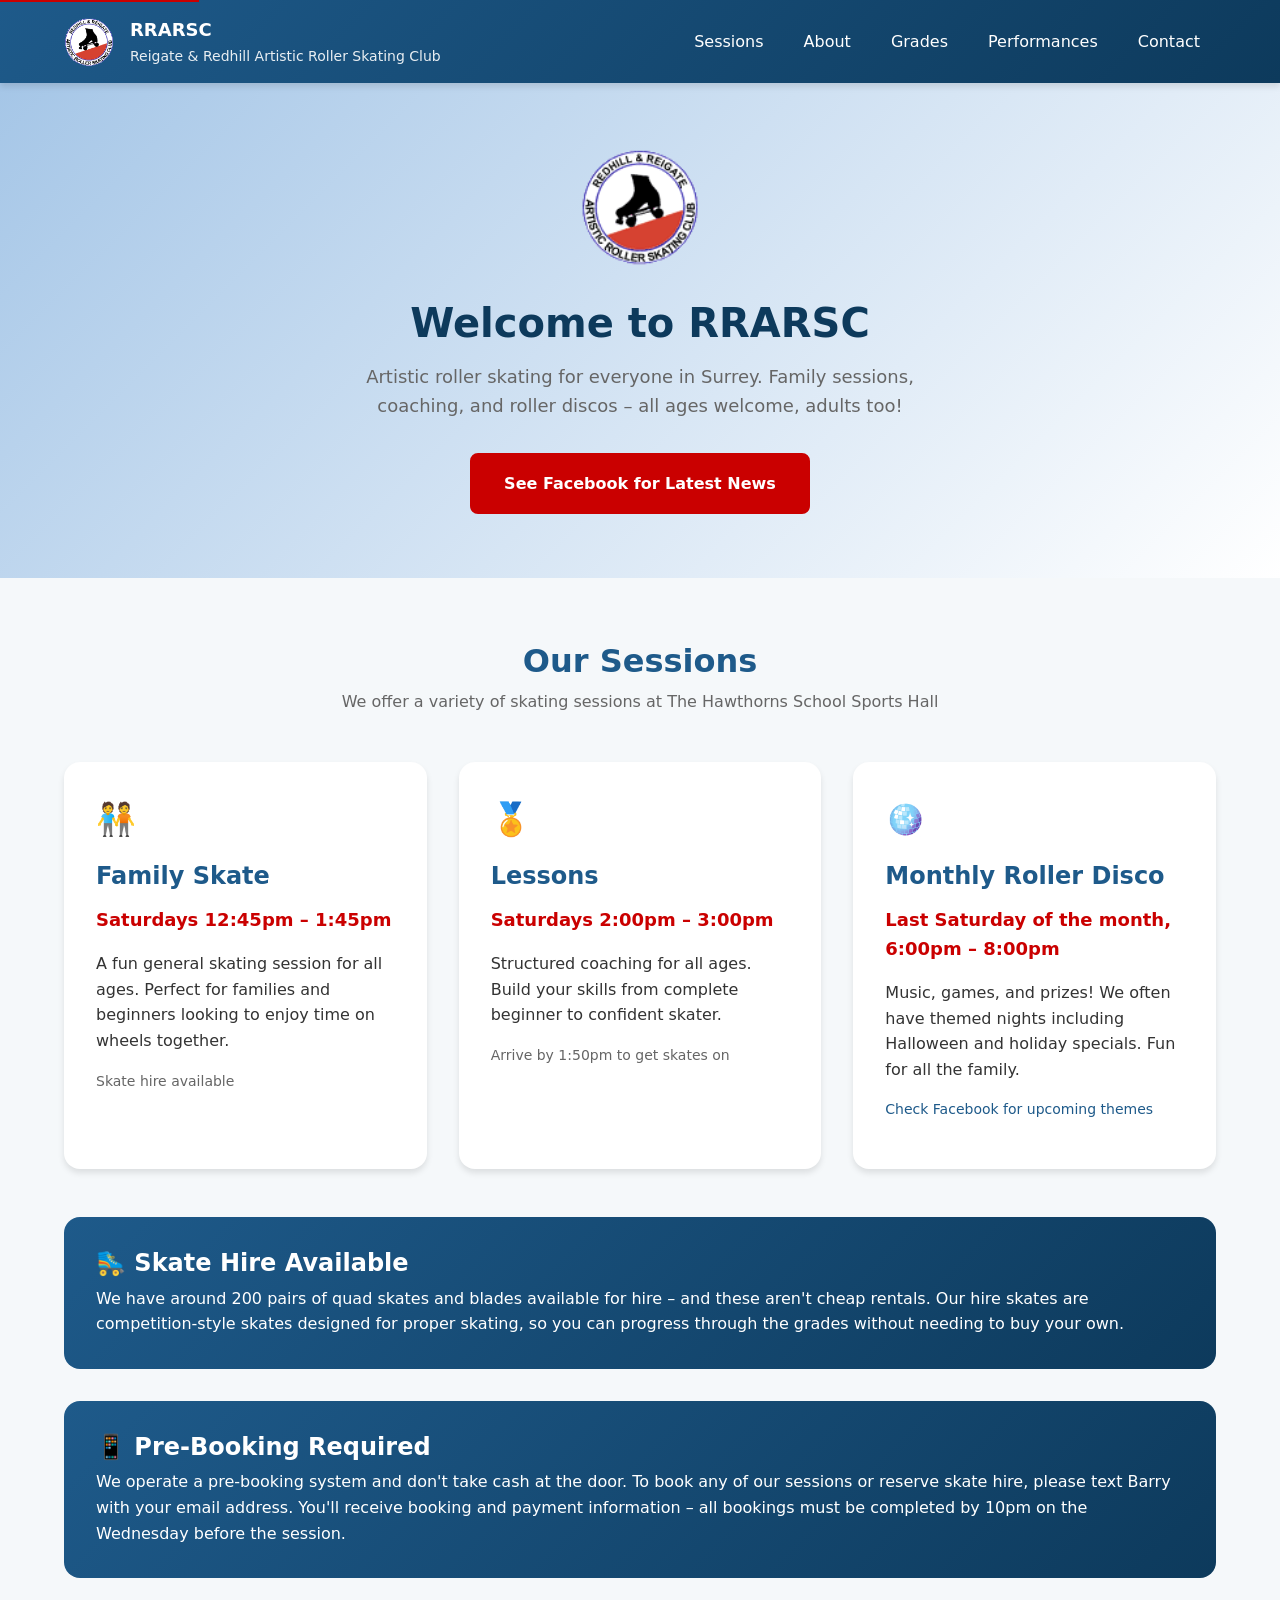
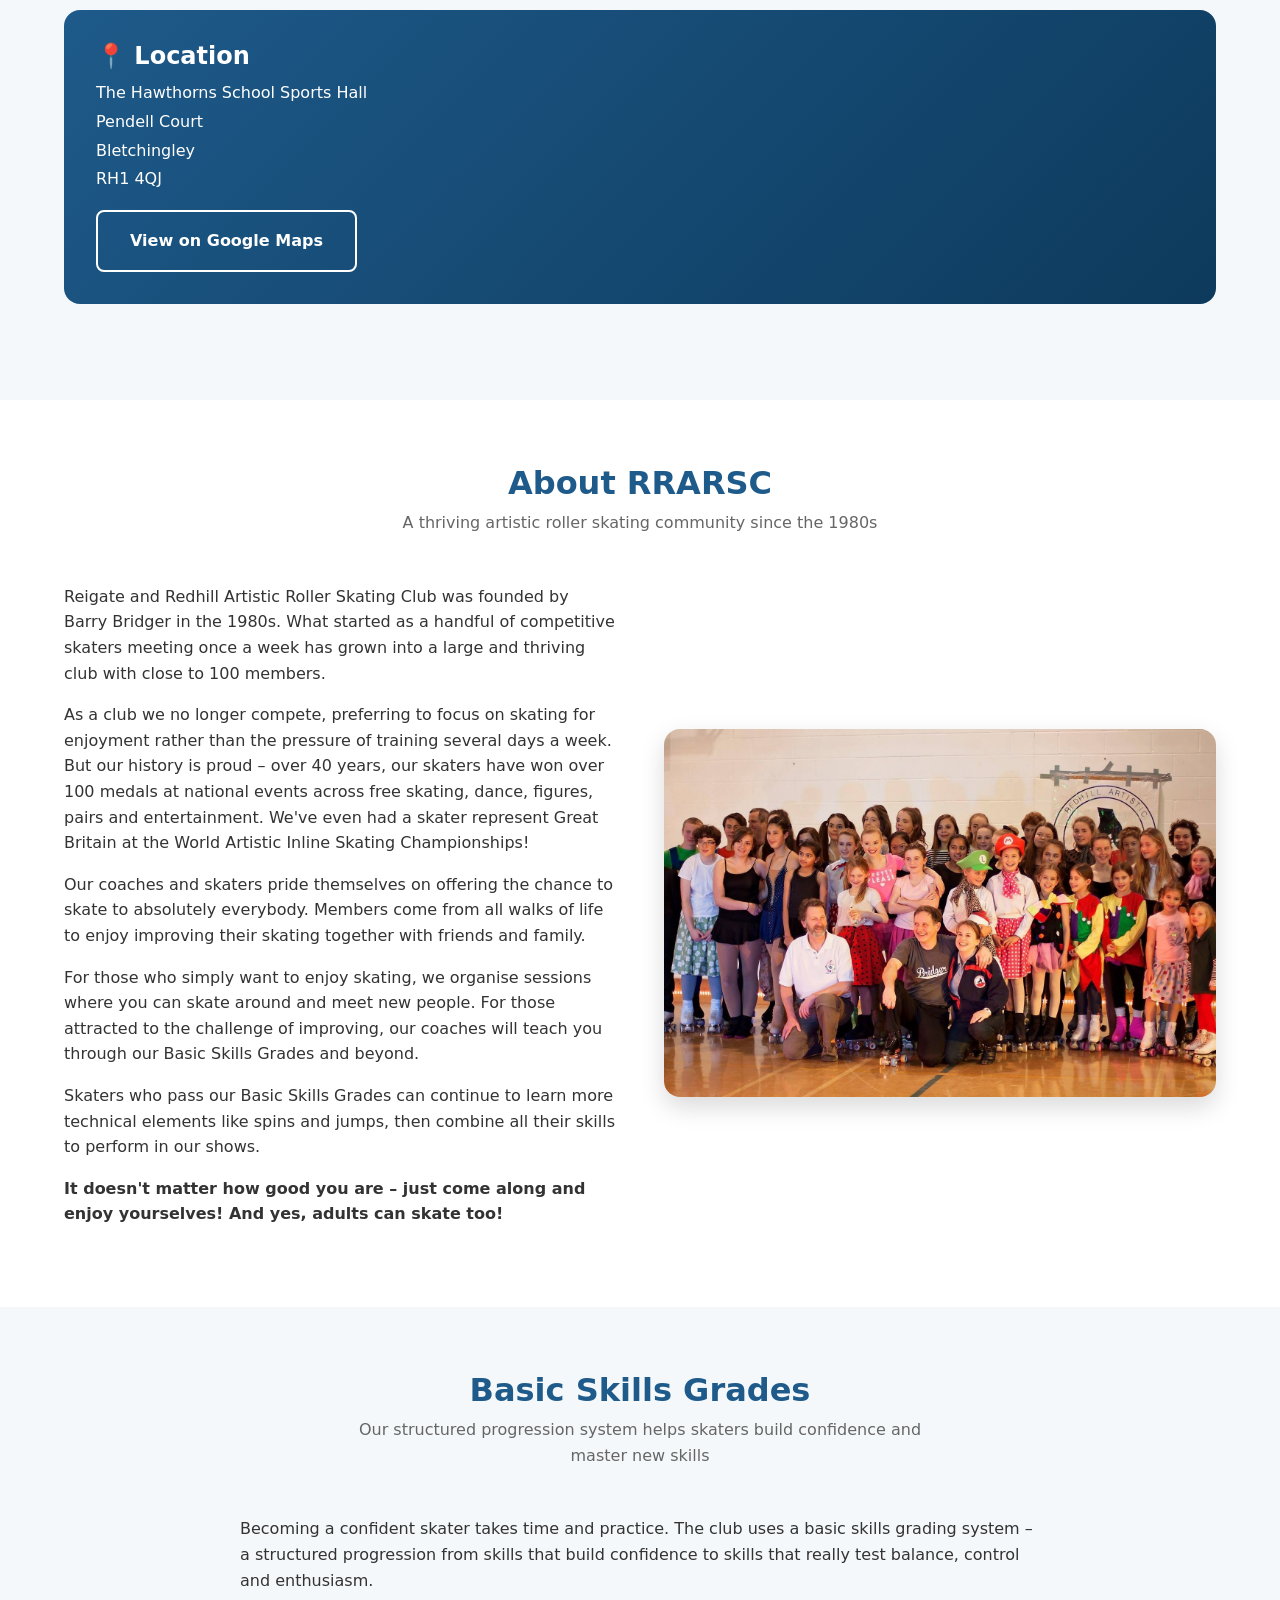
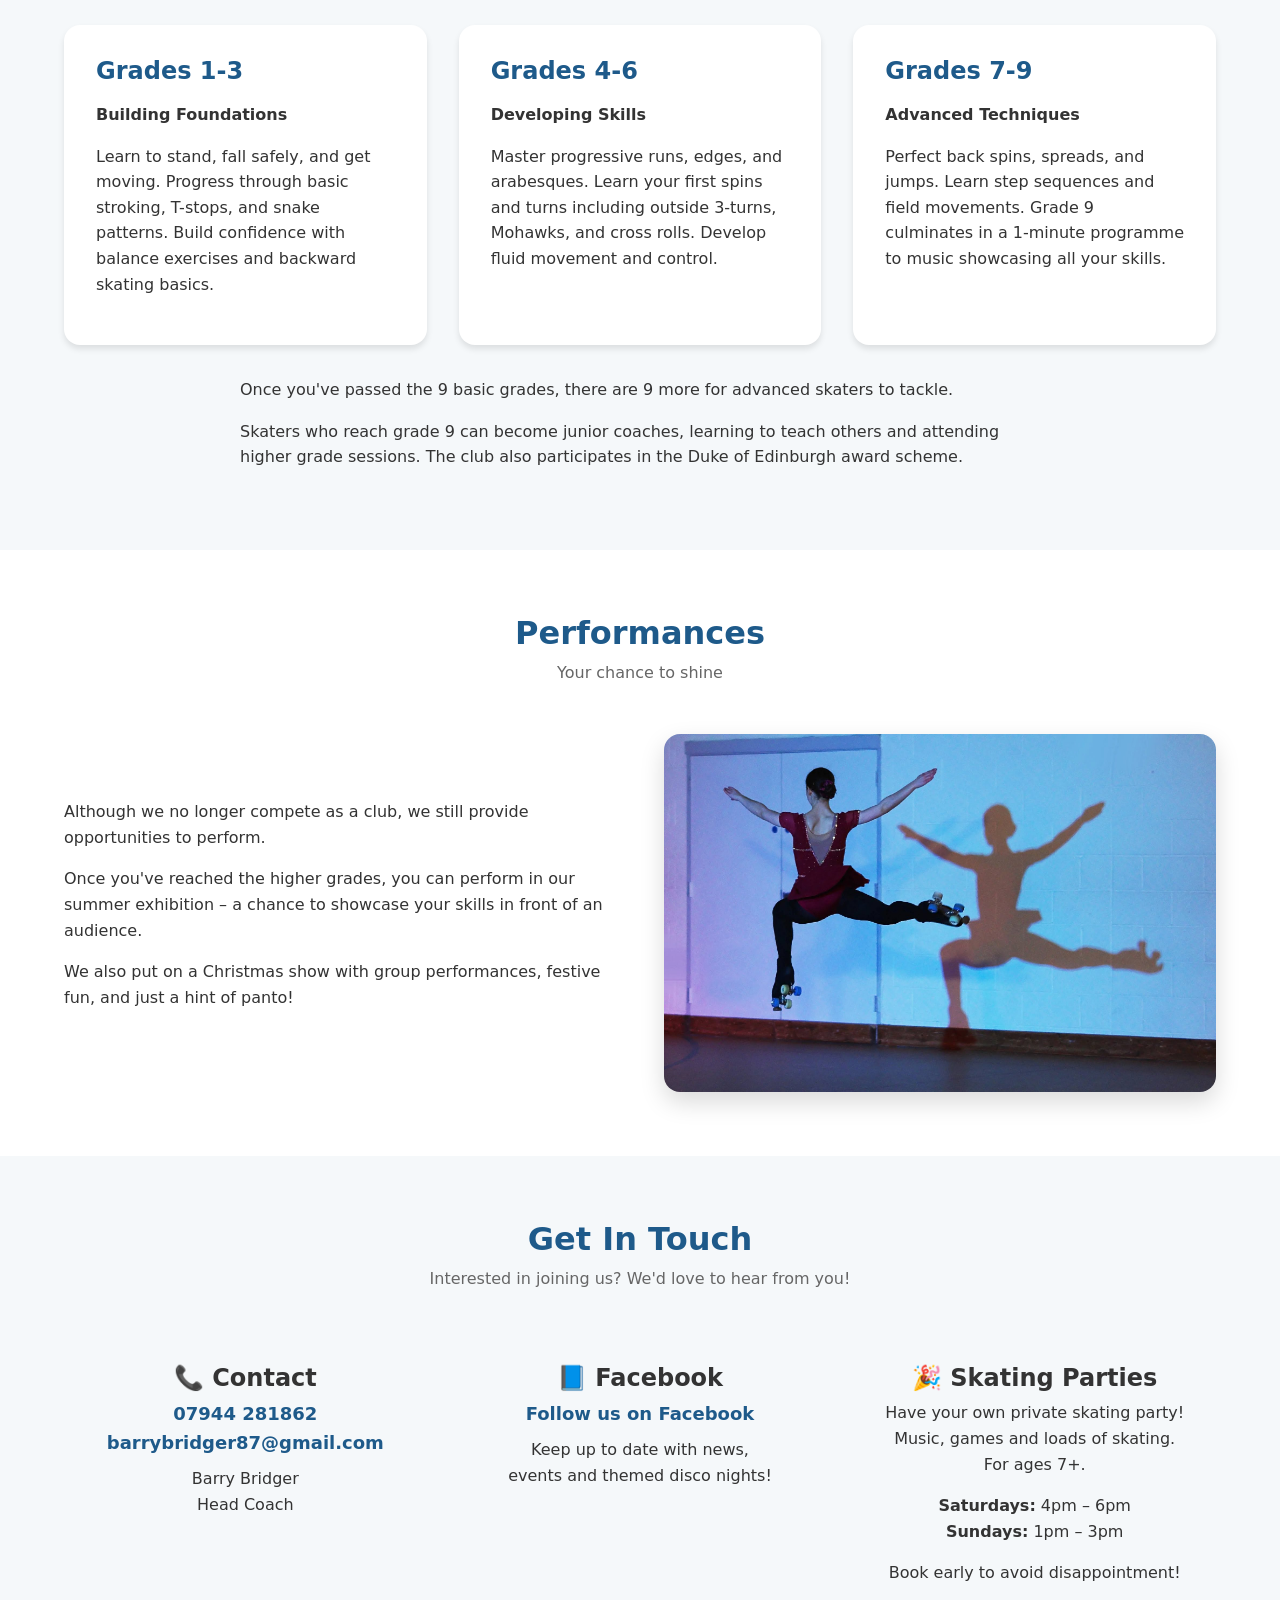
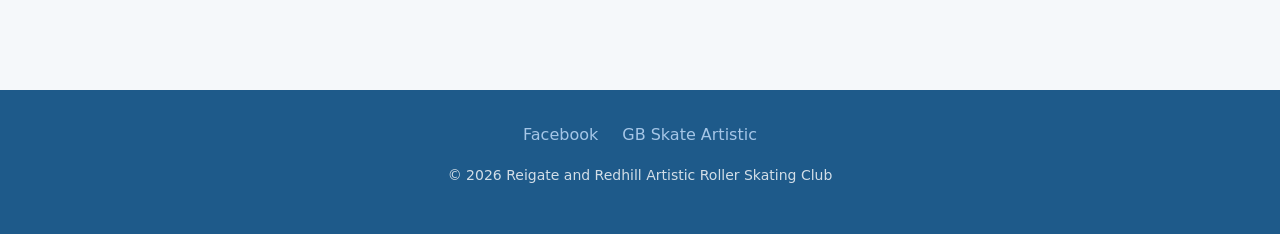
==== commit de0d796b: "spruce up with some images" ====
--- a/index.html
+++ b/index.html
@@ -112,18 +112,23 @@
                     <p>A thriving artistic roller skating community since the 1980s</p>
                 </div>
 
-                <div class="about-content">
-                    <p>Reigate and Redhill Artistic Roller Skating Club was founded by Barry Bridger in the 1980s. What started as a handful of competitive skaters meeting once a week has grown into a large and thriving club with close to 100 members.</p>
-
-                    <p>As a club we no longer compete, preferring to focus on skating for enjoyment rather than the pressure of training several days a week. But our history is proud – over 40 years, our skaters have won over 100 medals at national events across free skating, dance, figures, pairs and entertainment. We've even had a skater represent Great Britain at the World Artistic Inline Skating Championships!</p>
-
-                    <p>Our coaches and skaters pride themselves on offering the chance to skate to absolutely everybody. Members come from all walks of life to enjoy improving their skating together with friends and family.</p>
-                    
-                    <p>For those who simply want to enjoy skating, we organise sessions where you can skate around and meet new people. For those attracted to the challenge of improving, our coaches will teach you through our Basic Skills Grades and beyond.</p>
-
-                    <p>Skaters who pass our Basic Skills Grades can continue to learn more technical elements like spins and jumps, then combine all their skills to perform in our shows.</p>
-
-                    <p><strong>It doesn't matter how good you are – just come along and enjoy yourselves! And yes, adults can skate too!</strong></p>
+                <div class="about-with-image">
+                    <div class="about-text">
+                        <p>Reigate and Redhill Artistic Roller Skating Club was founded by Barry Bridger in the 1980s. What started as a handful of competitive skaters meeting once a week has grown into a large and thriving club with close to 100 members.</p>
+
+                        <p>As a club we no longer compete, preferring to focus on skating for enjoyment rather than the pressure of training several days a week. But our history is proud – over 40 years, our skaters have won over 100 medals at national events across free skating, dance, figures, pairs and entertainment. We've even had a skater represent Great Britain at the World Artistic Inline Skating Championships!</p>
+
+                        <p>Our coaches and skaters pride themselves on offering the chance to skate to absolutely everybody. Members come from all walks of life to enjoy improving their skating together with friends and family.</p>
+                        
+                        <p>For those who simply want to enjoy skating, we organise sessions where you can skate around and meet new people. For those attracted to the challenge of improving, our coaches will teach you through our Basic Skills Grades and beyond.</p>
+
+                        <p>Skaters who pass our Basic Skills Grades can continue to learn more technical elements like spins and jumps, then combine all their skills to perform in our shows.</p>
+
+                        <p><strong>It doesn't matter how good you are – just come along and enjoy yourselves! And yes, adults can skate too!</strong></p>
+                    </div>
+                    <div class="about-image">
+                        <img src="assets/club.jpg" alt="RRARSC skaters">
+                    </div>
                 </div>
             </div>
         </section>
@@ -176,12 +181,17 @@
                     <p>Your chance to shine</p>
                 </div>
 
-                <div class="about-content">
-                    <p>Although we no longer compete as a club, we still provide opportunities to perform.</p>
-
-                    <p>Once you've reached the higher grades, you can perform in our summer exhibition – a chance to showcase your skills in front of an audience.</p>
-
-                    <p>We also put on a Christmas show with group performances, festive fun, and just a hint of panto!</p>
+                <div class="about-with-image">
+                    <div class="about-text">
+                        <p>Although we no longer compete as a club, we still provide opportunities to perform.</p>
+
+                        <p>Once you've reached the higher grades, you can perform in our summer exhibition – a chance to showcase your skills in front of an audience.</p>
+
+                        <p>We also put on a Christmas show with group performances, festive fun, and just a hint of panto!</p>
+                    </div>
+                    <div class="about-image">
+                        <img src="assets/performance.jpg" alt="RRARSC performance">
+                    </div>
                 </div>
             </div>
         </section>
--- a/styles.css
+++ b/styles.css
@@ -71,7 +71,7 @@
 }
 
 body {
-    font-family: var(--font-family);
+    font-family: var(--font-family), sans-serif;
     font-size: var(--font-size-base);
     line-height: var(--line-height);
     color: var(--color-text);
@@ -335,6 +335,33 @@
     margin: 0 auto;
 }
 
+.about-with-image {
+    display: grid;
+    grid-template-columns: 1fr 1fr;
+    gap: var(--space-2xl);
+    align-items: center;
+    max-width: none;
+}
+
+.about-with-image .about-text {
+    max-width: none;
+}
+
+.about-with-image .about-image img {
+    border-radius: var(--border-radius-lg);
+    box-shadow: var(--shadow-lg);
+}
+
+@media (max-width: 768px) {
+    .about-with-image {
+        grid-template-columns: 1fr;
+    }
+    
+    .about-with-image .about-image {
+        order: -1;
+    }
+}
+
 .highlight-box {
     background: linear-gradient(135deg, var(--color-primary) 0%, var(--color-primary-dark) 100%);
     color: var(--color-text-inverse);
